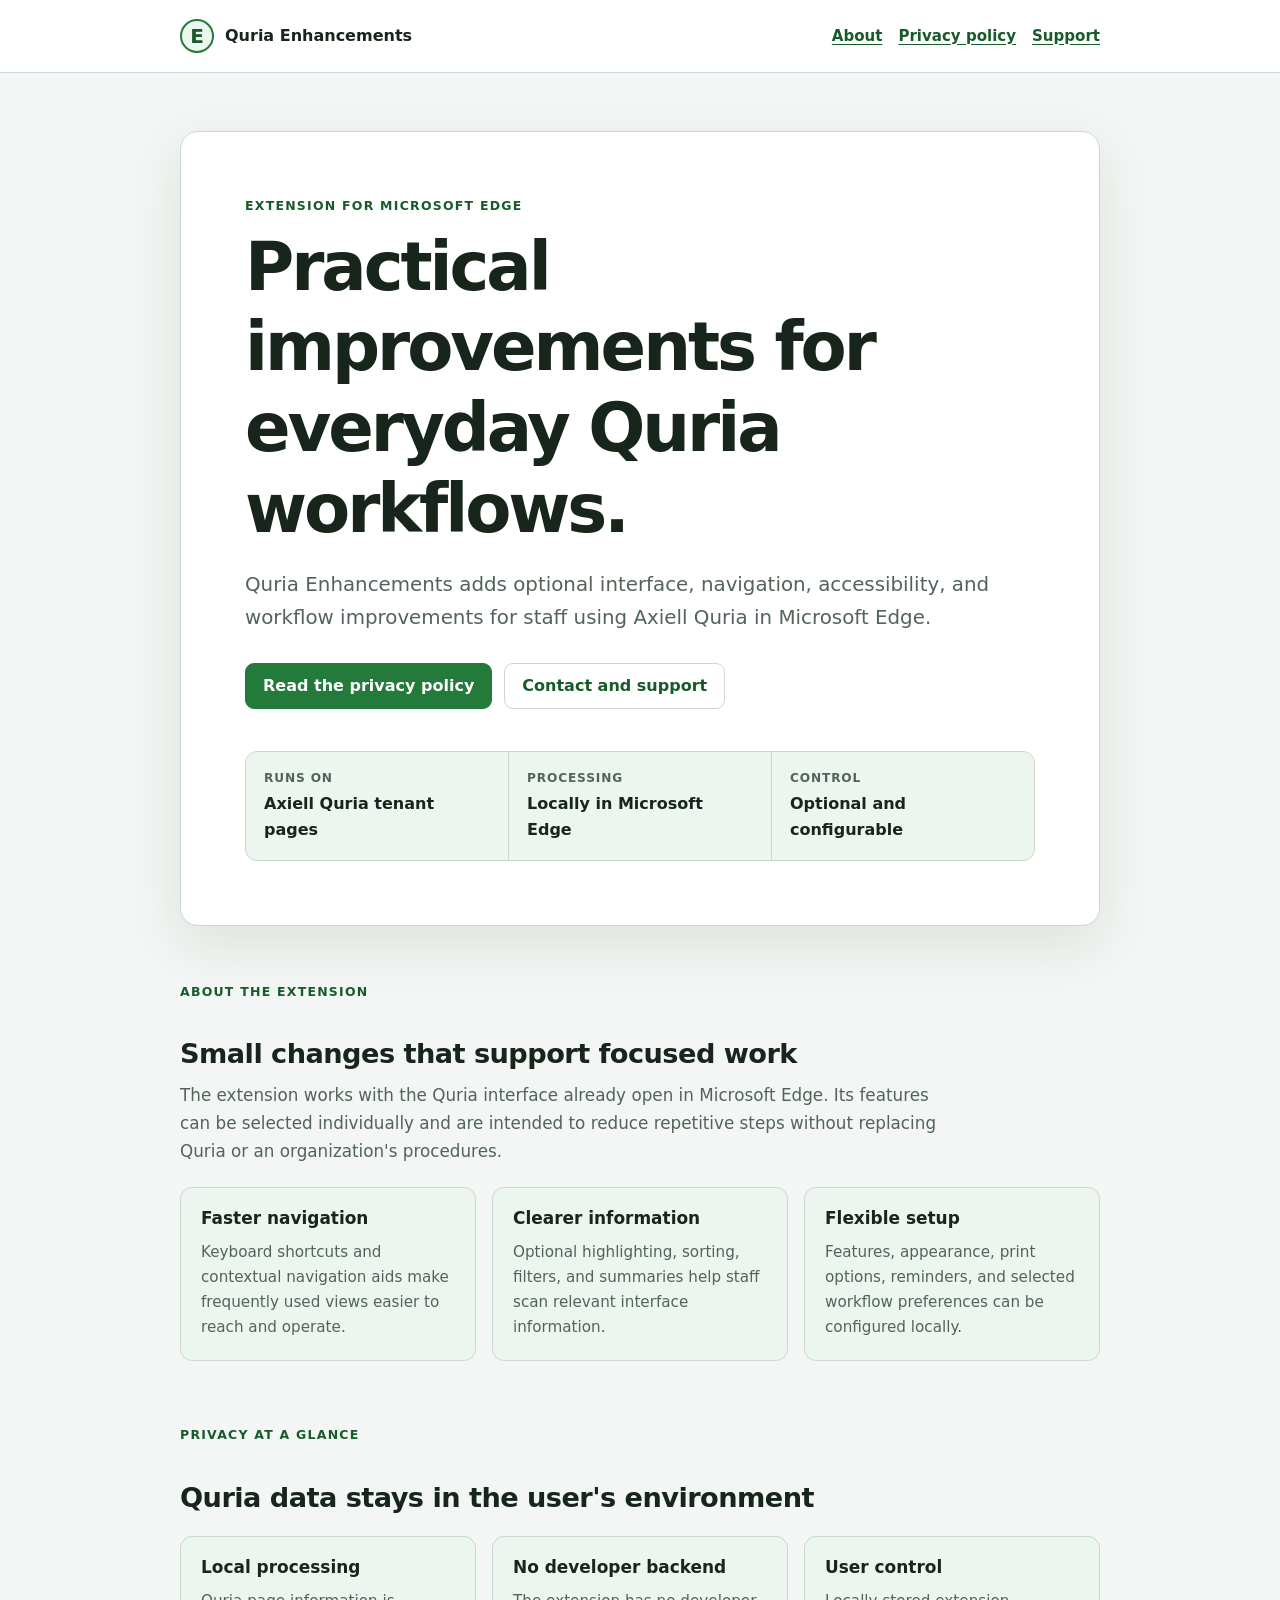
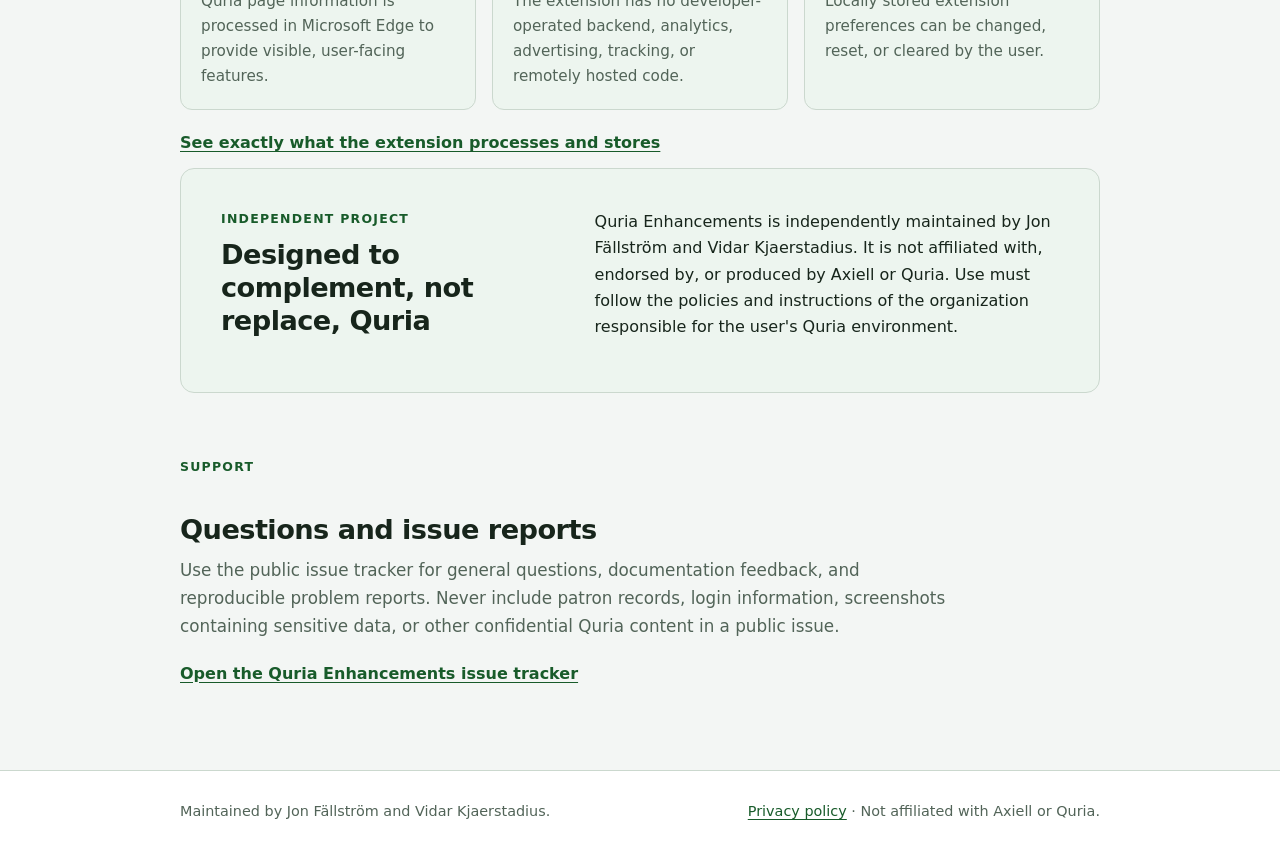
==== index.html @ 5dc9fc8a "Publish Edge launch information site" ====
<!doctype html>
<html lang="en">
<head>
    <meta charset="utf-8">
    <meta name="viewport" content="width=device-width, initial-scale=1">
    <meta name="description" content="Public information, support, and privacy documentation for the Quria Enhancements extension for Microsoft Edge.">
    <meta name="referrer" content="no-referrer">
    <meta http-equiv="Content-Security-Policy" content="default-src 'self'; script-src 'none'; style-src 'self'; img-src 'self' data:; connect-src 'none'; frame-src 'none'; object-src 'none'; base-uri 'none'; form-action 'none'">
    <link rel="canonical" href="https://jon-fallstrom.github.io/Quria-enhancements---Plugin-info/">
    <link rel="stylesheet" href="styles.css">
    <title>Quria Enhancements for Microsoft Edge</title>
</head>
<body>
    <a class="skip-link" href="#main-content">Skip to main content</a>

    <header class="site-header">
        <div class="site-header-inner">
            <a class="brand" href="index.html" aria-label="Quria Enhancements home" aria-current="page">
                <span class="brand-mark" aria-hidden="true">E</span>
                <span>Quria Enhancements</span>
            </a>
            <nav class="site-nav" aria-label="Main navigation">
                <a href="#about">About</a>
                <a href="privacy.html">Privacy policy</a>
                <a href="#support">Support</a>
            </nav>
        </div>
    </header>

    <main id="main-content" class="page-shell">
        <section class="hero" aria-labelledby="hero-title">
            <p class="eyebrow">Extension for Microsoft Edge</p>
            <h1 id="hero-title">Practical improvements for everyday Quria workflows.</h1>
            <p class="lede">
                Quria Enhancements adds optional interface, navigation, accessibility,
                and workflow improvements for staff using Axiell Quria in Microsoft Edge.
            </p>
            <div class="actions">
                <a class="button" href="privacy.html">Read the privacy policy</a>
                <a class="button is-secondary" href="https://github.com/jon-fallstrom/Quria-enhancements---Plugin-info/issues" rel="noopener noreferrer">Contact and support</a>
            </div>
            <dl class="key-facts" aria-label="Extension summary">
                <div>
                    <dt>Runs on</dt>
                    <dd>Axiell Quria tenant pages</dd>
                </div>
                <div>
                    <dt>Processing</dt>
                    <dd>Locally in Microsoft Edge</dd>
                </div>
                <div>
                    <dt>Control</dt>
                    <dd>Optional and configurable</dd>
                </div>
            </dl>
        </section>

        <section id="about" class="content-section" aria-labelledby="about-heading">
            <p class="eyebrow">About the extension</p>
            <h2 id="about-heading">Small changes that support focused work</h2>
            <p class="section-intro">
                The extension works with the Quria interface already open in Microsoft Edge. Its features can be selected
                individually and are intended to reduce repetitive steps without replacing Quria or an organization's procedures.
            </p>
            <div class="cards">
                <article class="card">
                    <h3>Faster navigation</h3>
                    <p>Keyboard shortcuts and contextual navigation aids make frequently used views easier to reach and operate.</p>
                </article>
                <article class="card">
                    <h3>Clearer information</h3>
                    <p>Optional highlighting, sorting, filters, and summaries help staff scan relevant interface information.</p>
                </article>
                <article class="card">
                    <h3>Flexible setup</h3>
                    <p>Features, appearance, print options, reminders, and selected workflow preferences can be configured locally.</p>
                </article>
            </div>
        </section>

        <section class="content-section" aria-labelledby="privacy-at-a-glance">
            <p class="eyebrow">Privacy at a glance</p>
            <h2 id="privacy-at-a-glance">Quria data stays in the user's environment</h2>
            <div class="cards">
                <article class="card">
                    <h3>Local processing</h3>
                    <p>Quria page information is processed in Microsoft Edge to provide visible, user-facing features.</p>
                </article>
                <article class="card">
                    <h3>No developer backend</h3>
                    <p>The extension has no developer-operated backend, analytics, advertising, tracking, or remotely hosted code.</p>
                </article>
                <article class="card">
                    <h3>User control</h3>
                    <p>Locally stored extension preferences can be changed, reset, or cleared by the user.</p>
                </article>
            </div>
            <p class="section-action"><a href="privacy.html">See exactly what the extension processes and stores</a></p>
        </section>

        <section class="content-section callout" aria-labelledby="independent-heading">
            <div>
                <p class="eyebrow">Independent project</p>
                <h2 id="independent-heading">Designed to complement, not replace, Quria</h2>
            </div>
            <p>
                Quria Enhancements is independently maintained by Jon Fällström and Vidar Kjaerstadius. It is not affiliated
                with, endorsed by, or produced by Axiell or Quria. Use must follow the policies and instructions of the
                organization responsible for the user's Quria environment.
            </p>
        </section>

        <section id="support" class="content-section" aria-labelledby="support-heading">
            <p class="eyebrow">Support</p>
            <h2 id="support-heading">Questions and issue reports</h2>
            <p class="section-intro">
                Use the public issue tracker for general questions, documentation feedback, and reproducible problem reports.
                Never include patron records, login information, screenshots containing sensitive data, or other confidential
                Quria content in a public issue.
            </p>
            <p class="section-action">
                <a href="https://github.com/jon-fallstrom/Quria-enhancements---Plugin-info/issues" rel="noopener noreferrer">Open the Quria Enhancements issue tracker</a>
            </p>
        </section>
    </main>

    <footer class="site-footer">
        <div class="site-footer-inner">
            <span>Maintained by Jon Fällström and Vidar Kjaerstadius.</span>
            <span><a href="privacy.html">Privacy policy</a> · Not affiliated with Axiell or Quria.</span>
        </div>
    </footer>
</body>
</html>
---- styles.css ----
:root {
    color-scheme: light dark;
    --page: #f3f6f4;
    --surface: #ffffff;
    --surface-soft: #edf5ef;
    --text: #17251b;
    --muted: #526458;
    --border: #cbd8ce;
    --accent: #247a3a;
    --accent-strong: #185b2a;
    --focus: #0b57d0;
    --shadow: 0 18px 55px rgba(25, 61, 34, 0.10);
}

* {
    box-sizing: border-box;
}

html {
    scroll-behavior: smooth;
}

body {
    min-width: 280px;
    margin: 0;
    background: var(--page);
    color: var(--text);
    font-family: Inter, ui-sans-serif, system-ui, -apple-system, BlinkMacSystemFont, "Segoe UI", sans-serif;
    font-size: 16px;
    line-height: 1.65;
}

a {
    color: var(--accent-strong);
    text-underline-offset: 0.18em;
}

a:hover {
    text-decoration-thickness: 2px;
}

a:focus-visible {
    border-radius: 3px;
    outline: 3px solid var(--focus);
    outline-offset: 3px;
}

.skip-link {
    position: fixed;
    z-index: 10;
    top: 12px;
    left: 12px;
    padding: 10px 14px;
    border-radius: 7px;
    background: var(--text);
    color: var(--surface);
    font-weight: 750;
    transform: translateY(-160%);
}

.skip-link:focus {
    transform: translateY(0);
}

.site-header {
    border-bottom: 1px solid var(--border);
    background: var(--surface);
}

.site-header-inner,
.page-shell,
.site-footer-inner {
    width: min(920px, calc(100% - 36px));
    margin-inline: auto;
}

.site-header-inner {
    display: flex;
    align-items: center;
    justify-content: space-between;
    gap: 20px;
    min-height: 72px;
}

.brand {
    display: inline-flex;
    align-items: center;
    gap: 11px;
    color: var(--text);
    font-weight: 750;
    text-decoration: none;
}

.brand-mark {
    display: inline-grid;
    width: 34px;
    height: 34px;
    place-items: center;
    border: 2px solid var(--accent);
    border-radius: 50%;
    background: var(--surface-soft);
    color: var(--accent-strong);
    font-size: 20px;
    font-weight: 800;
    line-height: 1;
}

.site-nav {
    display: flex;
    flex-wrap: wrap;
    gap: 16px;
}

.site-nav a {
    font-size: 0.94rem;
    font-weight: 650;
}

.site-nav a[aria-current="page"] {
    text-decoration-thickness: 2px;
    text-underline-offset: 0.32em;
}

.page-shell {
    padding-block: 58px 72px;
}

.hero,
.document {
    border: 1px solid var(--border);
    border-radius: 18px;
    background: var(--surface);
    box-shadow: var(--shadow);
}

.hero {
    padding: clamp(30px, 6vw, 64px);
}

.content-section {
    padding-top: 56px;
    scroll-margin-top: 24px;
}

.content-section + .content-section {
    margin-top: 8px;
}

.document {
    padding: clamp(26px, 5vw, 54px);
}

.eyebrow {
    margin: 0 0 10px;
    color: var(--accent-strong);
    font-size: 0.78rem;
    font-weight: 800;
    letter-spacing: 0.1em;
    text-transform: uppercase;
}

h1,
h2,
h3 {
    line-height: 1.2;
}

h1 {
    max-width: 18ch;
    margin: 0;
    font-size: clamp(2.1rem, 7vw, 4.2rem);
    letter-spacing: -0.045em;
}

.document h1 {
    max-width: none;
    font-size: clamp(2rem, 6vw, 3.35rem);
}

h2 {
    margin: 2.25rem 0 0.7rem;
    font-size: clamp(1.35rem, 3vw, 1.7rem);
    letter-spacing: -0.02em;
}

h3 {
    margin: 1.5rem 0 0.5rem;
    font-size: 1.08rem;
}

p,
ul {
    margin-block: 0.7rem;
}

ol {
    margin-block: 0.7rem;
}

li + li {
    margin-top: 0.45rem;
}

.lede {
    max-width: 66ch;
    margin: 1.25rem 0 0;
    color: var(--muted);
    font-size: clamp(1.08rem, 2.2vw, 1.24rem);
}

.actions {
    display: flex;
    flex-wrap: wrap;
    gap: 12px;
    margin-top: 28px;
}

.key-facts {
    display: grid;
    grid-template-columns: repeat(3, minmax(0, 1fr));
    gap: 1px;
    margin: 42px 0 0;
    overflow: hidden;
    border: 1px solid var(--border);
    border-radius: 12px;
    background: var(--border);
}

.key-facts div {
    padding: 16px 18px;
    background: var(--surface-soft);
}

.key-facts dt {
    color: var(--muted);
    font-size: 0.76rem;
    font-weight: 800;
    letter-spacing: 0.07em;
    text-transform: uppercase;
}

.key-facts dd {
    margin: 3px 0 0;
    font-weight: 700;
}

.button {
    display: inline-flex;
    align-items: center;
    min-height: 44px;
    padding: 9px 17px;
    border: 1px solid var(--accent);
    border-radius: 9px;
    background: var(--accent);
    color: #ffffff;
    font-weight: 750;
    text-decoration: none;
}

.button:hover {
    background: var(--accent-strong);
}

.button.is-secondary {
    border-color: var(--border);
    background: var(--surface);
    color: var(--accent-strong);
}

.cards {
    display: grid;
    grid-template-columns: repeat(3, minmax(0, 1fr));
    gap: 16px;
    margin-top: 22px;
}

.card,
.notice {
    border: 1px solid var(--border);
    border-radius: 12px;
    background: var(--surface-soft);
}

.card {
    padding: 20px;
}

.card h3 {
    margin: 0;
    font-size: 1.06rem;
}

.card p {
    margin-bottom: 0;
    color: var(--muted);
    font-size: 0.95rem;
}

.meta {
    margin-top: 8px;
    color: var(--muted);
    font-size: 0.92rem;
}

.notice {
    margin: 1.6rem 0;
    padding: 18px 20px;
}

.notice strong {
    color: var(--accent-strong);
}

.section-intro {
    max-width: 72ch;
    color: var(--muted);
    font-size: 1.05rem;
}

.section-action {
    margin-top: 20px;
    font-weight: 700;
}

.callout {
    display: grid;
    grid-template-columns: minmax(220px, 0.8fr) minmax(0, 1.2fr);
    gap: clamp(24px, 6vw, 64px);
    align-items: start;
    margin-top: 64px;
    padding: clamp(24px, 5vw, 40px);
    border: 1px solid var(--border);
    border-radius: 14px;
    background: var(--surface-soft);
}

.callout h2,
.callout p {
    margin-top: 0;
}

.document-toc {
    margin: 2rem 0 2.5rem;
    padding: 20px 22px;
    border-left: 4px solid var(--accent);
    background: var(--surface-soft);
}

.document-toc h2 {
    margin: 0 0 0.75rem;
    font-size: 1.1rem;
}

.document-toc ol {
    columns: 2;
    gap: 40px;
    margin: 0;
    padding-left: 1.4rem;
}

.document-toc li {
    break-inside: avoid;
    margin: 0 0 0.35rem;
}

code {
    padding: 0.08em 0.3em;
    border: 1px solid var(--border);
    border-radius: 4px;
    background: var(--surface-soft);
    font-size: 0.9em;
}

.document section {
    scroll-margin-top: 24px;
}

.site-footer {
    border-top: 1px solid var(--border);
    background: var(--surface);
}

.site-footer-inner {
    display: flex;
    align-items: center;
    justify-content: space-between;
    gap: 18px;
    min-height: 82px;
    color: var(--muted);
    font-size: 0.9rem;
}

@media (max-width: 700px) {
    .site-header-inner,
    .site-footer-inner {
        align-items: flex-start;
        flex-direction: column;
        justify-content: center;
        padding-block: 15px;
    }

    .cards {
        grid-template-columns: 1fr;
    }

    .key-facts,
    .callout {
        grid-template-columns: 1fr;
    }

    .document-toc ol {
        columns: 1;
    }

    .page-shell {
        padding-block: 28px 46px;
    }
}

@media (prefers-color-scheme: dark) {
    :root {
        --page: #111814;
        --surface: #19231d;
        --surface-soft: #202e25;
        --text: #eff8f1;
        --muted: #b7c8bb;
        --border: #3d5142;
        --accent: #62bc75;
        --accent-strong: #9de0aa;
        --focus: #8ab4f8;
        --shadow: 0 18px 55px rgba(0, 0, 0, 0.24);
    }

    .button {
        color: #102016;
    }

    .button.is-secondary {
        color: var(--accent-strong);
    }
}

@media (prefers-reduced-motion: reduce) {
    html {
        scroll-behavior: auto;
    }
}

@media print {
    :root {
        color-scheme: light;
        --page: #ffffff;
        --surface: #ffffff;
        --surface-soft: #ffffff;
        --text: #000000;
        --muted: #333333;
        --border: #999999;
        --shadow: none;
    }

    .skip-link,
    .site-header,
    .site-footer,
    .actions {
        display: none;
    }

    .page-shell {
        width: 100%;
        padding: 0;
    }

    .hero,
    .card,
    .callout {
        break-inside: avoid;
        box-shadow: none;
    }

    a {
        color: inherit;
    }
}
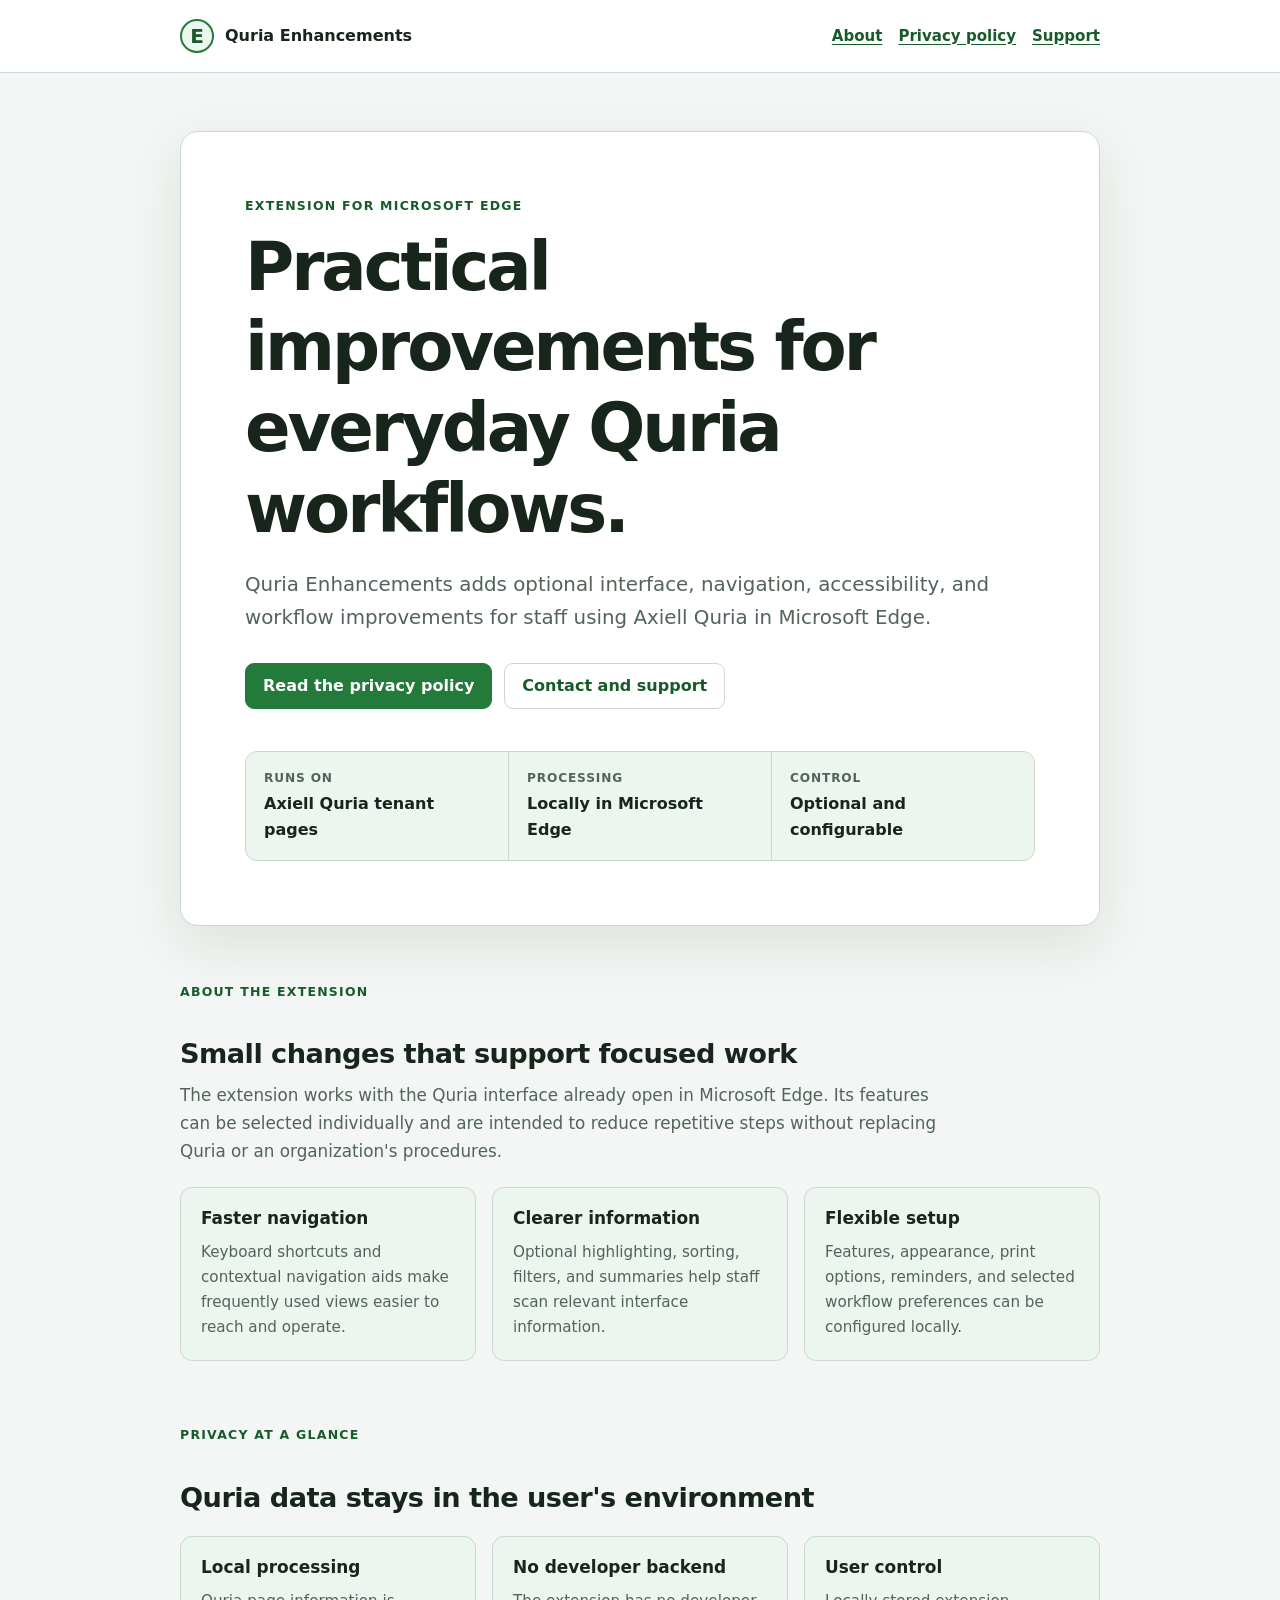
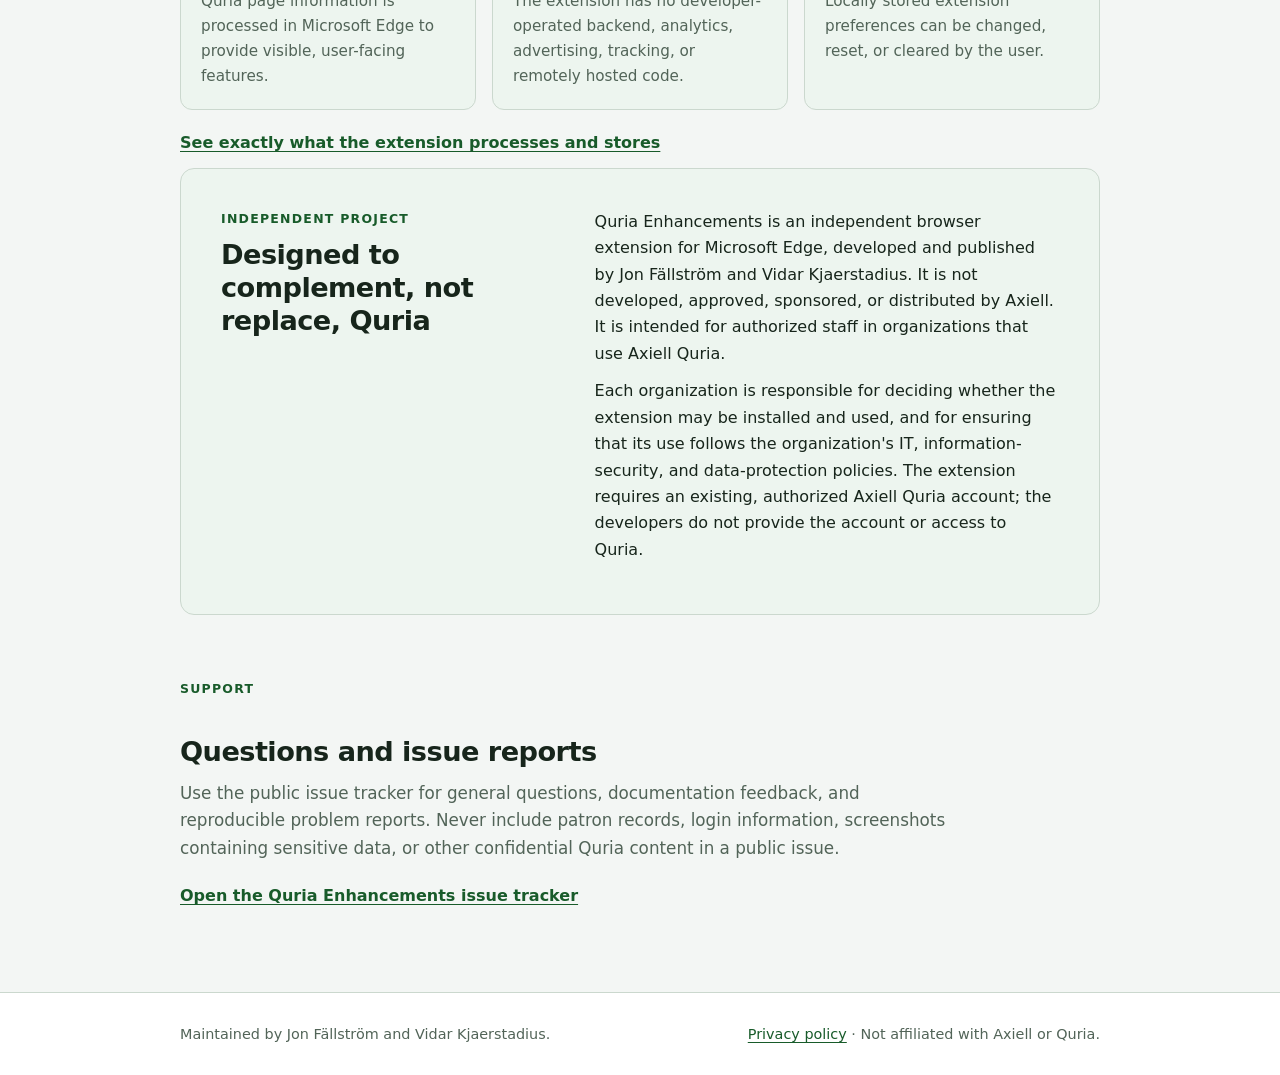
==== commit 36bf36a9: "Clarify independent Edge distribution" ====
--- a/index.html
+++ b/index.html
@@ -103,11 +103,19 @@
                 <p class="eyebrow">Independent project</p>
                 <h2 id="independent-heading">Designed to complement, not replace, Quria</h2>
             </div>
-            <p>
-                Quria Enhancements is independently maintained by Jon Fällström and Vidar Kjaerstadius. It is not affiliated
-                with, endorsed by, or produced by Axiell or Quria. Use must follow the policies and instructions of the
-                organization responsible for the user's Quria environment.
-            </p>
+            <div>
+                <p>
+                    Quria Enhancements is an independent browser extension for Microsoft Edge, developed and published by
+                    Jon Fällström and Vidar Kjaerstadius. It is not developed, approved, sponsored, or distributed by Axiell.
+                    It is intended for authorized staff in organizations that use Axiell Quria.
+                </p>
+                <p>
+                    Each organization is responsible for deciding whether the extension may be installed and used, and for
+                    ensuring that its use follows the organization's IT, information-security, and data-protection policies.
+                    The extension requires an existing, authorized Axiell Quria account; the developers do not provide the
+                    account or access to Quria.
+                </p>
+            </div>
         </section>
 
         <section id="support" class="content-section" aria-labelledby="support-heading">
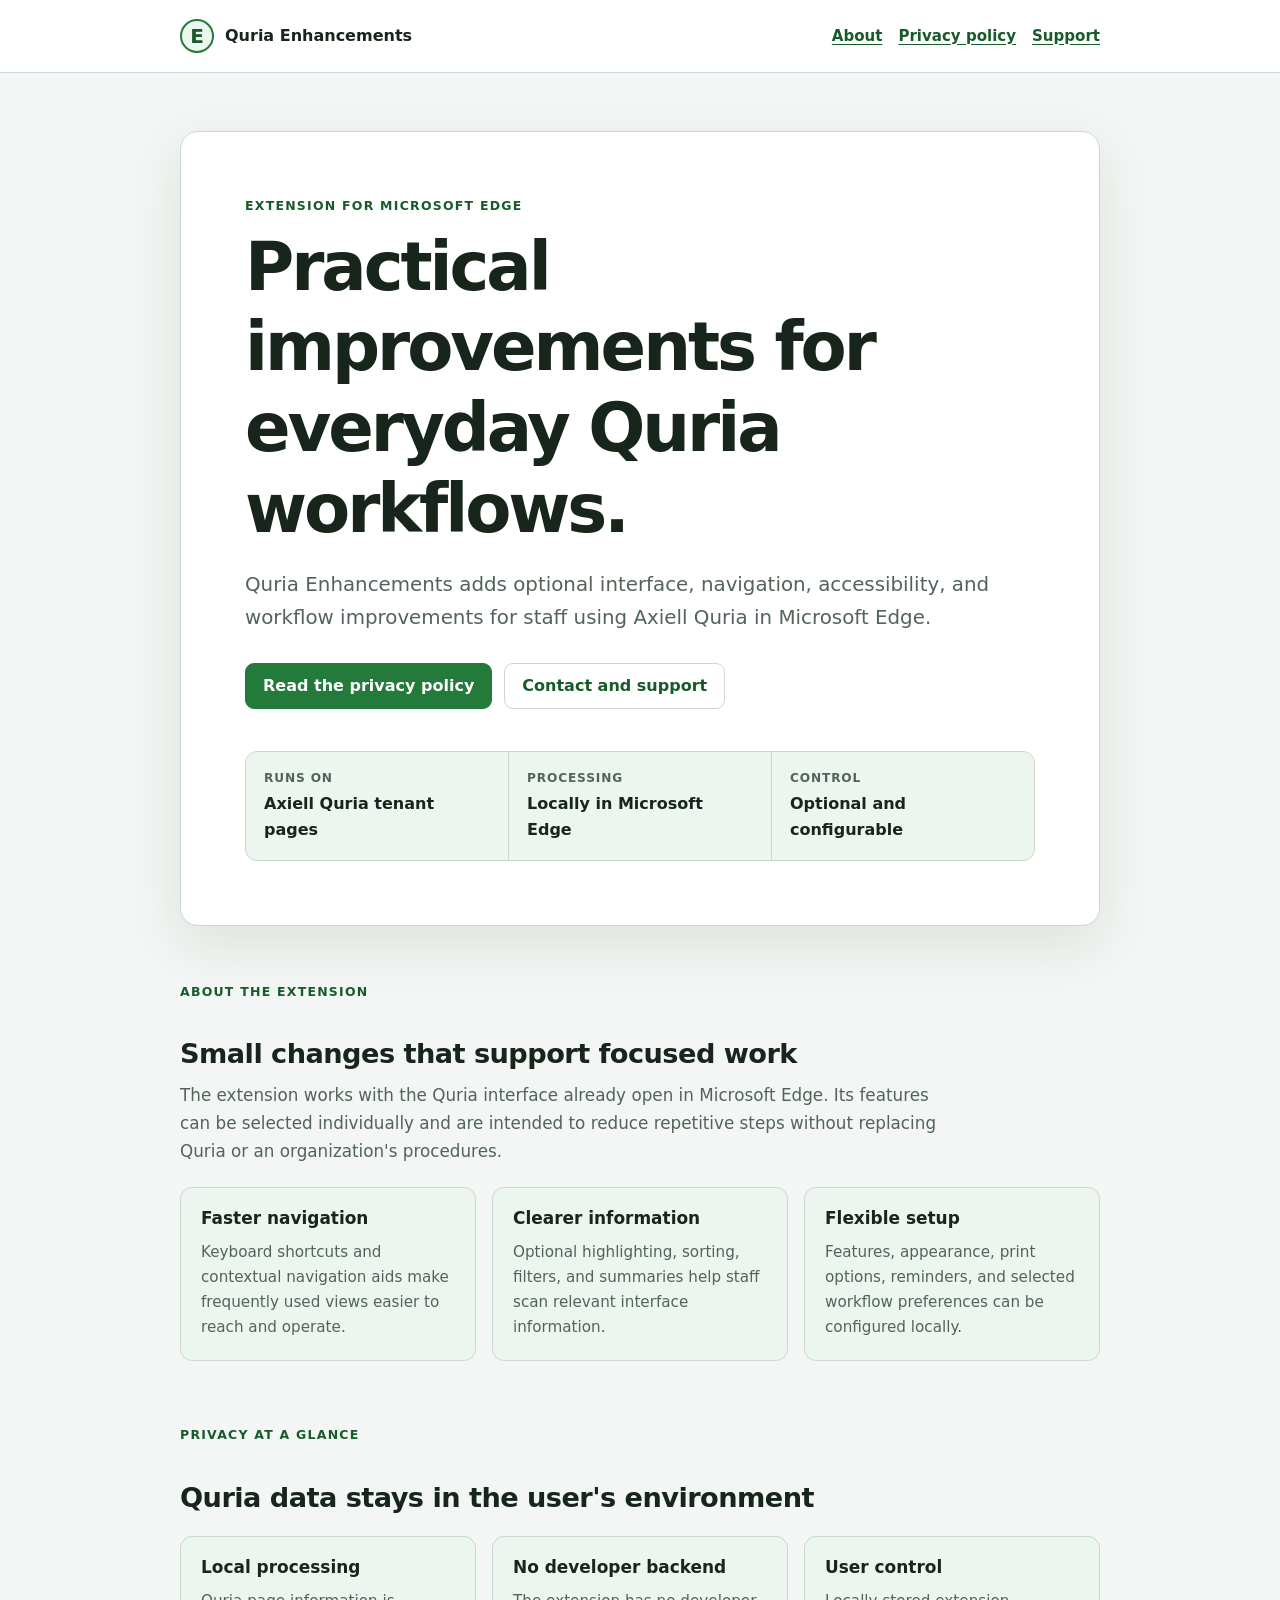
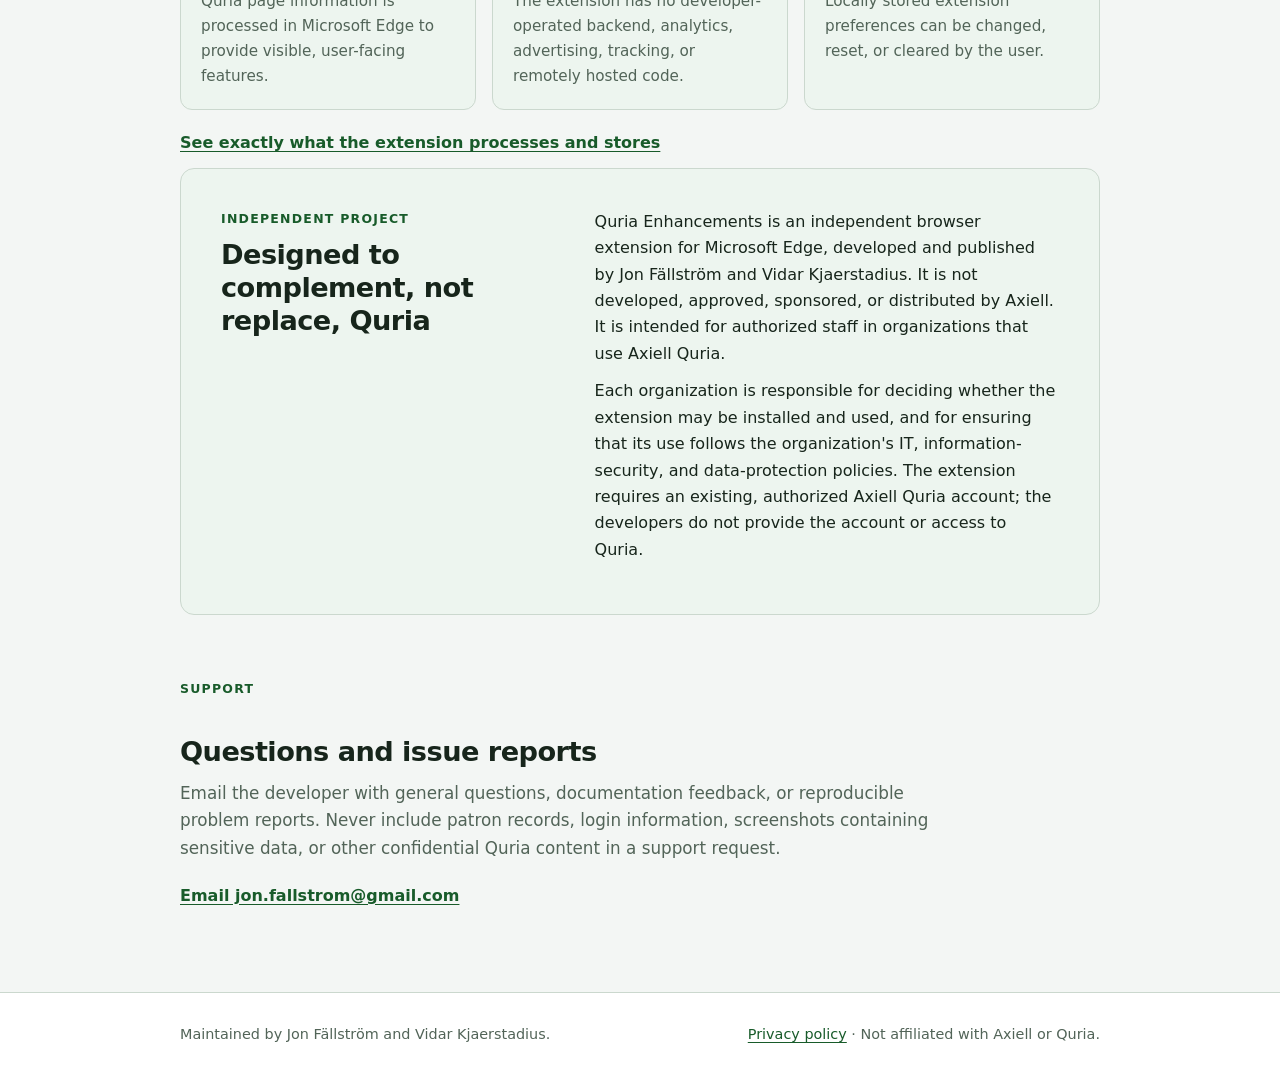
==== commit 8c53de5d: "Use email for public support" ====
--- a/index.html
+++ b/index.html
@@ -37,7 +37,7 @@
             </p>
             <div class="actions">
                 <a class="button" href="privacy.html">Read the privacy policy</a>
-                <a class="button is-secondary" href="https://github.com/jon-fallstrom/Quria-enhancements---Plugin-info/issues" rel="noopener noreferrer">Contact and support</a>
+                <a class="button is-secondary" href="mailto:jon.fallstrom@gmail.com">Contact and support</a>
             </div>
             <dl class="key-facts" aria-label="Extension summary">
                 <div>
@@ -122,12 +122,12 @@
             <p class="eyebrow">Support</p>
             <h2 id="support-heading">Questions and issue reports</h2>
             <p class="section-intro">
-                Use the public issue tracker for general questions, documentation feedback, and reproducible problem reports.
+                Email the developer with general questions, documentation feedback, or reproducible problem reports.
                 Never include patron records, login information, screenshots containing sensitive data, or other confidential
-                Quria content in a public issue.
+                Quria content in a support request.
             </p>
             <p class="section-action">
-                <a href="https://github.com/jon-fallstrom/Quria-enhancements---Plugin-info/issues" rel="noopener noreferrer">Open the Quria Enhancements issue tracker</a>
+                <a href="mailto:jon.fallstrom@gmail.com">Email jon.fallstrom@gmail.com</a>
             </p>
         </section>
     </main>
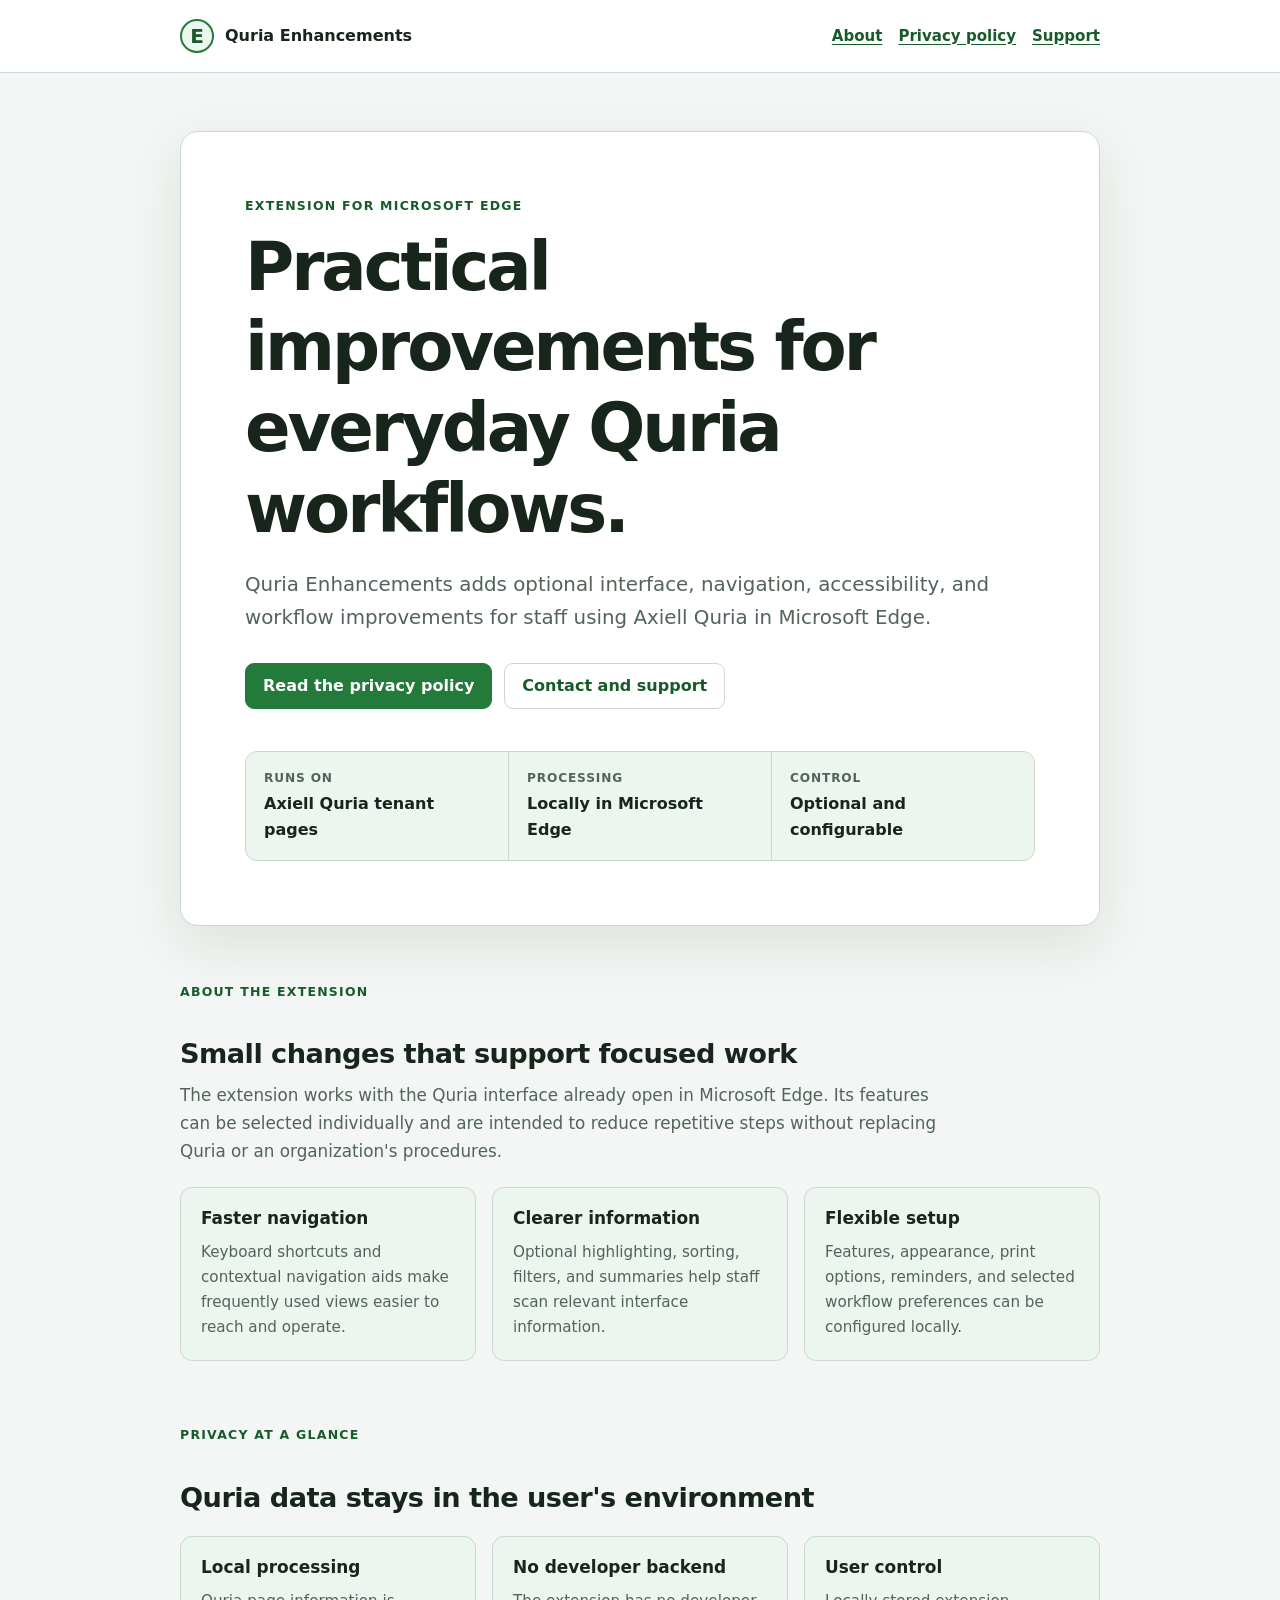
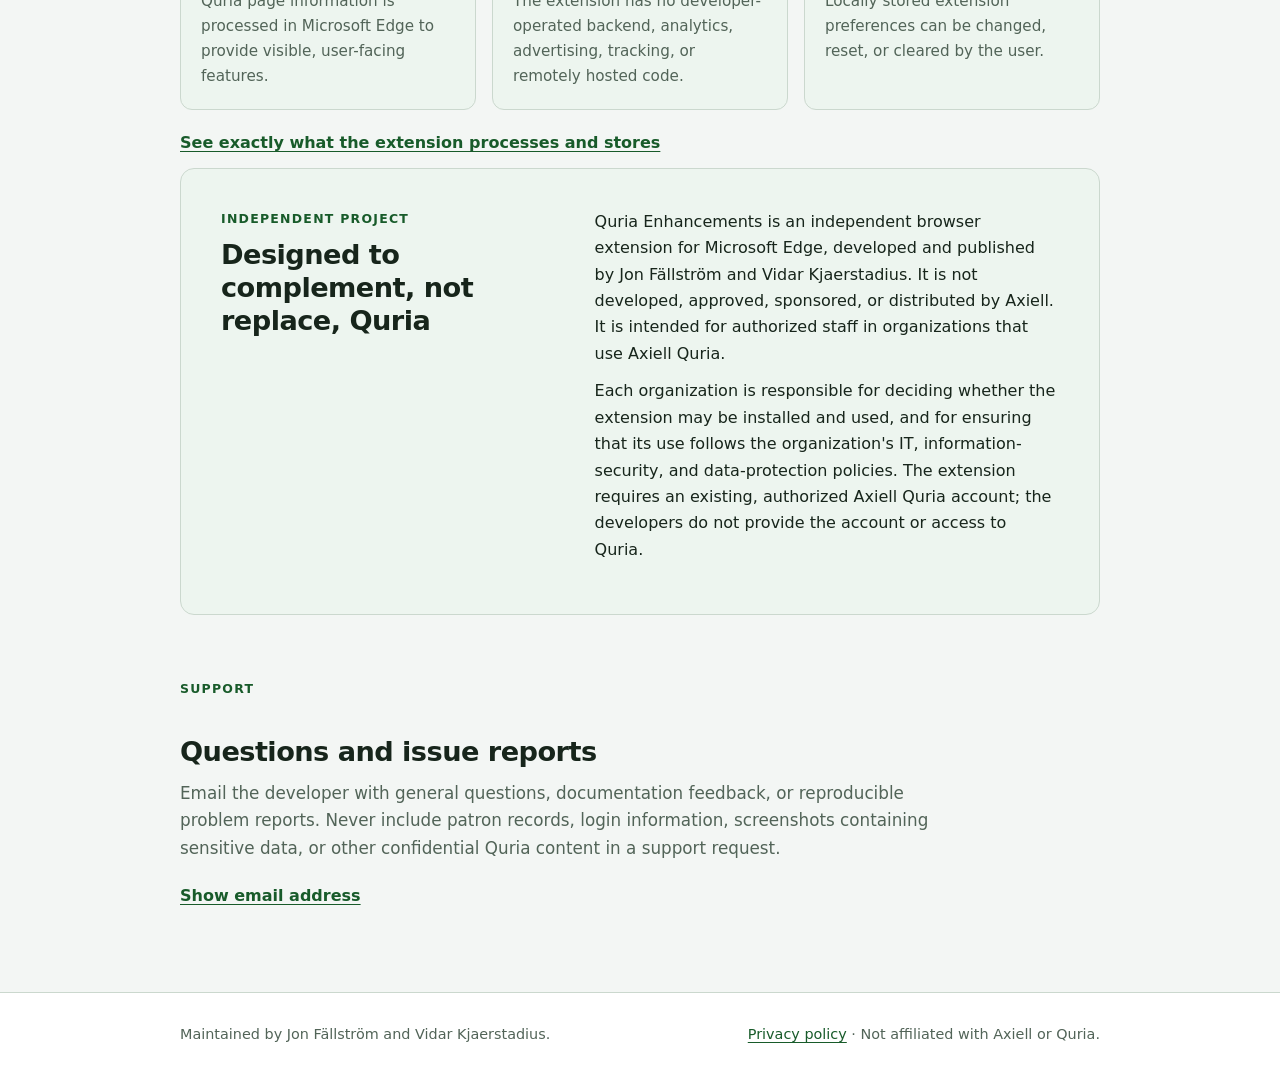
==== commit d2e01fb1: "Reveal support email on request" ====
--- a/index.html
+++ b/index.html
@@ -5,7 +5,7 @@
     <meta name="viewport" content="width=device-width, initial-scale=1">
     <meta name="description" content="Public information, support, and privacy documentation for the Quria Enhancements extension for Microsoft Edge.">
     <meta name="referrer" content="no-referrer">
-    <meta http-equiv="Content-Security-Policy" content="default-src 'self'; script-src 'none'; style-src 'self'; img-src 'self' data:; connect-src 'none'; frame-src 'none'; object-src 'none'; base-uri 'none'; form-action 'none'">
+    <meta http-equiv="Content-Security-Policy" content="default-src 'self'; script-src 'self'; style-src 'self'; img-src 'self' data:; connect-src 'none'; frame-src 'none'; object-src 'none'; base-uri 'none'; form-action 'none'">
     <link rel="canonical" href="https://jon-fallstrom.github.io/Quria-enhancements---Plugin-info/">
     <link rel="stylesheet" href="styles.css">
     <title>Quria Enhancements for Microsoft Edge</title>
@@ -37,7 +37,7 @@
             </p>
             <div class="actions">
                 <a class="button" href="privacy.html">Read the privacy policy</a>
-                <a class="button is-secondary" href="mailto:jon.fallstrom@gmail.com">Contact and support</a>
+                <a class="button is-secondary" href="#support">Contact and support</a>
             </div>
             <dl class="key-facts" aria-label="Extension summary">
                 <div>
@@ -127,7 +127,7 @@
                 Quria content in a support request.
             </p>
             <p class="section-action">
-                <a href="mailto:jon.fallstrom@gmail.com">Email jon.fallstrom@gmail.com</a>
+                <button class="email-reveal" type="button">Show email address</button>
             </p>
         </section>
     </main>
@@ -139,4 +139,5 @@
         </div>
     </footer>
 </body>
+    <script src="email-reveal.js" defer></script>
 </html>
--- a/styles.css
+++ b/styles.css
@@ -322,6 +322,23 @@
     font-weight: 700;
 }
 
+.email-reveal {
+    padding: 0;
+    border: 0;
+    background: transparent;
+    color: var(--accent-strong);
+    cursor: pointer;
+    font: inherit;
+    font-weight: 700;
+    text-decoration: underline;
+    text-decoration-thickness: 1px;
+    text-underline-offset: 0.18em;
+}
+
+.email-reveal:hover {
+    color: var(--text);
+}
+
 .callout {
     display: grid;
     grid-template-columns: minmax(220px, 0.8fr) minmax(0, 1.2fr);
